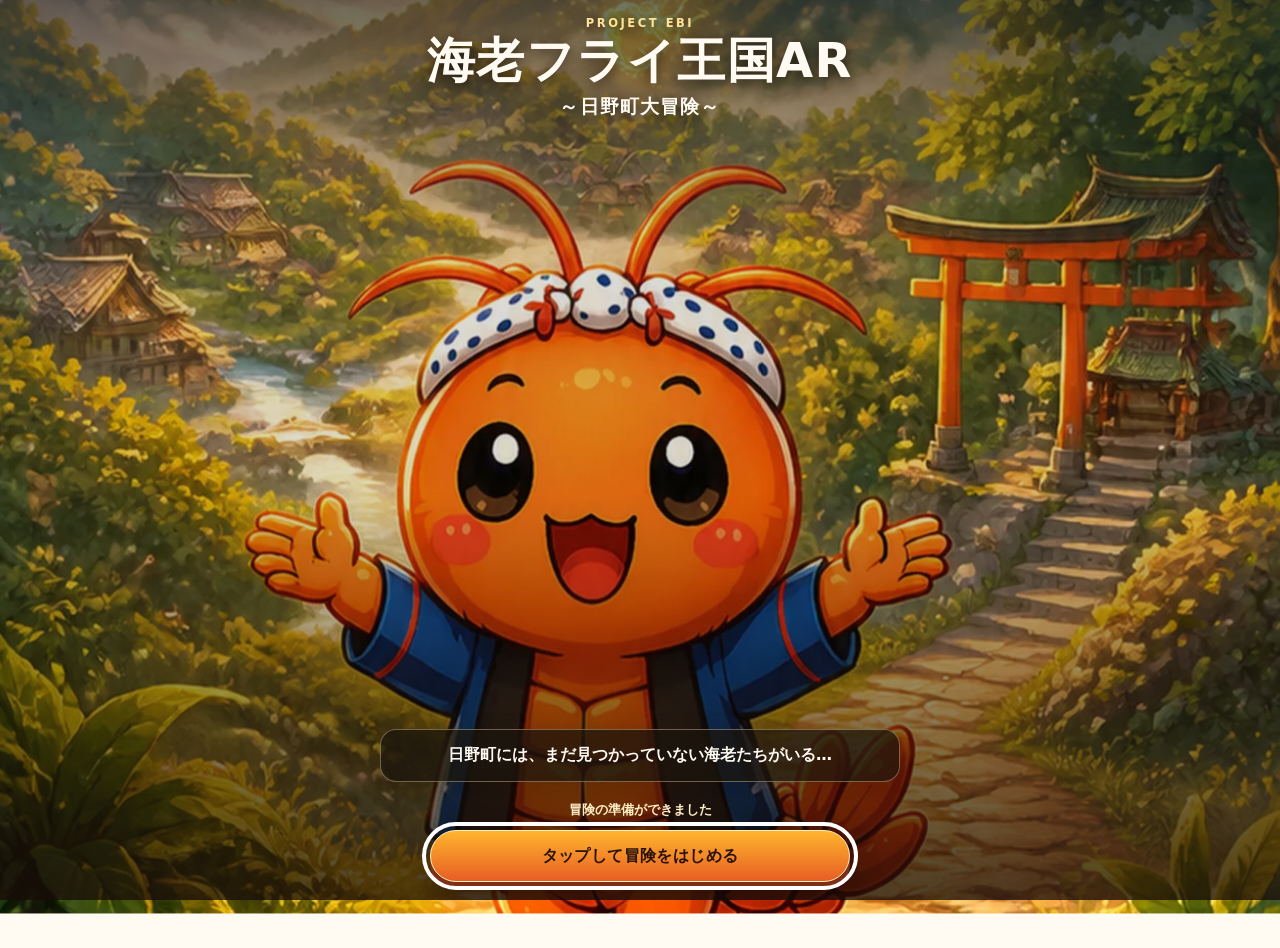
==== index.html @ 7a4a715f "Project EBI Safari audio selector cache revision diagnostic" ====
<!doctype html>
<html lang="ja">
<head>
  <meta charset="utf-8">
  <meta name="viewport" content="width=device-width, initial-scale=1, viewport-fit=cover">
  <meta name="theme-color" content="#e85d24">
  <meta name="mobile-web-app-capable" content="yes">
  <meta name="apple-mobile-web-app-capable" content="yes">
  <meta name="apple-mobile-web-app-status-bar-style" content="default">
  <meta name="apple-mobile-web-app-title" content="海老フライ王国AR">
  <link rel="manifest" href="./manifest.webmanifest">
  <link rel="apple-touch-icon" href="./images/icons/apple-touch-icon.png">
  <title>海老フライ王国AR ～日野町大冒険～</title>
  <link rel="stylesheet" href="style.css">
  <link rel="stylesheet" href="opening.css">
</head>
<body>
  <main id="app" aria-live="polite"><p>海老フライ王国ARを起動しています…</p></main>
  <section id="opening-screen" class="opening-screen" role="dialog" aria-modal="true" aria-labelledby="opening-title" aria-describedby="opening-hint">
    <div class="opening-screen__sky" aria-hidden="true"></div>
    <img class="opening-screen__art" src="images/opening/opening-adventure.webp" alt="" aria-hidden="true" decoding="async" fetchpriority="high">
    <div class="opening-screen__content">
      <header class="opening-screen__header">
        <p class="opening-screen__kicker">Project EBI</p>
        <h1 id="opening-title">海老フライ王国AR</h1>
        <p>～日野町大冒険～</p>
      </header>
      <div class="opening-screen__visual" data-opening-art-slot>
        <span class="opening-screen__sun" aria-hidden="true"></span>
        <span class="opening-screen__hill opening-screen__hill--far" aria-hidden="true"></span>
        <span class="opening-screen__hill opening-screen__hill--near" aria-hidden="true"></span>
        <img class="opening-screen__hero" src="images/characters/ebi-maru.webp" alt="冒険へ出発するエビ丸" decoding="async" fetchpriority="high">
      </div>
      <p id="opening-hint" class="opening-screen__hint">日野町には、まだ見つかっていない海老たちがいる…</p>
      <div class="opening-screen__footer">
        <p id="opening-status" class="opening-screen__status" role="status" aria-live="polite">冒険の準備中…</p>
        <span class="opening-screen__loader" aria-hidden="true"></span>
        <button id="opening-start" class="opening-screen__cta" type="button" disabled>タップして冒険をはじめる</button>
      </div>
    </div>
  </section>
  <script src="js/config.js"></script>
  <script src="js/spots.js"></script>
  <script src="js/character.js"></script>
  <script src="js/blink.js"></script>
  <script src="js/idle.js"></script>
  <script src="js/photo.js"></script>
  <script src="js/gps.js"></script>
  <script src="js/game.js"></script>
  <script src="js/achievement.js"></script>
  <script src="js/quest.js"></script>
  <script src="js/story.js"></script>
  <script src="js/ending.js"></script>
  <script src="js/save.js?rev=audio-system"></script>
  <script src="js/sound.js?rev=safari-audio-selector-diagnostic"></script>
  <script src="js/effect.js"></script>
  <script src="js/ui.js?rev=coupon-collection-progress-final"></script>
  <script src="js/opening.js?rev=safari-audio-selector-diagnostic"></script>
  <script src="js/ar.js?rev=audio-1"></script>
  <script>
    window.addEventListener('DOMContentLoaded', function () {
      var saved = null;
      var deferredSystemsInitialized = false;
      function initializeDeferredSystems() {
        if (deferredSystemsInitialized) return;
        deferredSystemsInitialized = true;
        EbiAR.Story.initialize(saved && saved.story);
        EbiAR.Ending.initialize(saved && saved.ending);
        EbiAR.ui.showScreen('title');
      }
      try { saved = EbiAR.save.loadGame(); } catch (error) { console.warn('セーブデータを読み込めませんでした。', error); }
      EbiAR.game.initialize(saved ? {
        character: saved.player,
        collectedSpotIds: saved.game.collectedSpotIds,
        startedAt: saved.game.startedAt
      } : undefined);
      EbiAR.game.connectSystems();
      EbiAR.ui.init();
      EbiAR.events.on('ui:start-requested', function () {
        EbiAR.sound.unlock();
        EbiAR.gps.start();
        EbiAR.events.emit('game:started', { started: true, startedAt: new Date().toISOString() });
      });
      EbiAR.effect.init();
      try {
        if (!EbiAR.Opening || !EbiAR.Opening.initialize({ onComplete: initializeDeferredSystems })) initializeDeferredSystems();
      } catch (error) {
        initializeDeferredSystems();
      }
    });
  </script>
  <script src="./js/pwa.js"></script>
</body>
</html>
---- style.css ----
:root { color-scheme: light; font-family: system-ui, -apple-system, "Noto Sans JP", sans-serif; background: #fff8ed; color: #282018; }
* { box-sizing: border-box; }
body { margin: 0; min-height: 100svh; }
#app { min-height: 100svh; display: grid; place-items: center; padding: 24px; text-align: center; }

/* AR画面：ノッチ・縦画面・片手操作を優先 */
.ebi-ar { position: fixed; inset: 0; z-index: 10000; overflow: hidden; color: #fff; background: #15110d; font-family: system-ui, -apple-system, "Noto Sans JP", sans-serif; }
.ebi-ar[hidden] { display: none; }
.ebi-ar video, .ar-fallback { position: absolute; inset: 0; width: 100%; height: 100%; object-fit: cover; }
.ar-fallback { background: radial-gradient(circle at 50% 34%, #ffe6a5 0 5%, transparent 25%), linear-gradient(160deg, #4f8e7e, #a8d58b 45%, #f9d58b); }
.ar-header { position: absolute; z-index: 2; top: max(16px, env(safe-area-inset-top)); left: 16px; right: 16px; display: flex; gap: 12px; align-items: center; text-shadow: 0 1px 4px #000; }
.ar-header div { display: grid; }
.ar-header span, #ar-character-rarity { font-size: .78rem; opacity: .9; }
.ar-icon-button { width: 46px; height: 46px; padding: 0; border: 1px solid #ffffff88; border-radius: 50%; background: #1a130dbb; color: #fff; font-size: 1.8rem; }
.ar-character-stage { position: absolute; z-index: 2; top: 20%; left: 50%; width: min(58vw, 320px); aspect-ratio: 1; transform: translateX(-50%); display: grid; place-items: center; outline: none; }
.ar-character-stage img { width: 100%; height: 100%; object-fit: contain; filter: drop-shadow(0 10px 15px #0009); user-select: none; -webkit-user-drag: none; }
.ar-character-fallback { width: 75%; height: 75%; display: grid; place-items: center; border-radius: 50%; font-size: clamp(5rem, 25vw, 10rem); background: #fff8; box-shadow: 0 0 36px #fff; }
.ar-character-stage.is-appearing { animation: ar-appear .42s ease-out; }
.ar-character-stage.is-capturing { animation: ar-bounce .24s ease-out; }
.ar-character-stage.is-captured { opacity: 0; transform: translateX(-50%) scale(1.8); transition: opacity .5s ease, transform .5s ease; filter: brightness(2); }
.ar-panel { position: absolute; z-index: 3; left: 12px; right: 12px; bottom: max(112px, calc(92px + env(safe-area-inset-bottom))); padding: 14px; border: 1px solid #ffffff44; border-radius: 18px; background: linear-gradient(110deg, #1d130ae8, #362113d9); backdrop-filter: blur(8px); box-shadow: 0 6px 24px #0006; }
.ar-panel > div:first-child { display: flex; justify-content: space-between; gap: 12px; align-items: baseline; }
.ar-panel p { margin: 6px 0 12px; font-size: .9rem; }
.ar-actions { display: grid; grid-template-columns: 1fr 1fr; gap: 10px; }
.ar-actions button { min-height: 54px; border: 0; border-radius: 14px; background: #e85d24; color: #fff; font-weight: 800; font-size: 1rem; }
.ar-actions .ar-secondary { background: #fff; color: #282018; }
.ar-actions button:disabled { opacity: .55; }
.ar-safety { position: absolute; z-index: 2; bottom: max(12px, env(safe-area-inset-bottom)); left: 16px; right: 16px; margin: 0; text-align: center; font-size: .72rem; line-height: 1.35; text-shadow: 0 1px 3px #000; }
.ar-error { position: absolute; z-index: 4; top: 84px; left: 16px; right: 16px; padding: 10px; border-radius: 10px; background: #4a1717e8; font-size: .86rem; }
.ar-discovery { position: absolute; z-index: 6; inset: 0; display: grid; align-content: center; justify-items: center; gap: 12px; padding: 28px; text-align: center; background: radial-gradient(circle, #e85d24ee, #241208f5 72%); }
.ar-discovery[hidden] { display: none; }
.ar-discovery h2 { margin: 0; font-size: clamp(2rem, 10vw, 3.4rem); }
.ar-discovery strong { font-size: 1.45rem; }
.ar-discovery button { width: min(100%, 340px); min-height: 58px; border: 0; border-radius: 15px; background: #fff; color: #b73e10; font-size: 1.1rem; font-weight: 800; }
.ar-discovery .ar-secondary { background: transparent; border: 1px solid #ffffff99; color: #fff; }
@keyframes ar-appear { from { opacity: 0; transform: translateX(-50%) scale(.35); } to { opacity: 1; transform: translateX(-50%) scale(1); } }
@keyframes ar-bounce { 50% { transform: translateX(-50%) scale(.88); } }

/* 待機演出：配置・背景・画像srcからtransformの責務を分離する */
.character-idle, .character-idle-float, .character-idle-sway, .character-idle-jump { width: 100%; height: 100%; display: grid; place-items: center; }
.ar-character-stage > .character-idle, .catalog-image > .character-idle { position: absolute; inset: 0; }
.character-idle-float, .character-idle-sway, .character-idle-jump { transform-origin: 50% 82%; }
.character-idle.is-idle-active > .character-idle-float { animation: character-idle-float var(--idle-float-duration,3.4s) var(--idle-float-delay,0s) ease-in-out infinite; }
.character-idle.is-idle-active.is-idle-sway-enabled > .character-idle-float > .character-idle-sway { animation: character-idle-sway var(--idle-sway-duration,4.5s) var(--idle-sway-delay,0s) ease-in-out infinite; }
.character-idle-jump.is-idle-jumping { animation: character-idle-jump var(--idle-jump-duration,500ms) ease-out 1; }
.character-idle.is-idle-paused .character-idle-float, .character-idle.is-idle-paused .character-idle-sway, .character-idle.is-idle-paused .character-idle-jump { animation: none !important; transform: none !important; }
@keyframes character-idle-float { 0%,100% { transform: translateY(var(--idle-float-up,-2px)); } 50% { transform: translateY(var(--idle-float-down,2px)); } }
@keyframes character-idle-sway { 0%,100% { transform: var(--idle-sway-left,translateX(-1px) rotate(-1deg)); } 50% { transform: var(--idle-sway-right,translateX(1px) rotate(1deg)); } }
@keyframes character-idle-jump { 0%,100% { transform: translateY(0) scaleY(1); } 45% { transform: translateY(var(--idle-jump-height,-10px)) scaleY(1); } 78% { transform: translateY(1px) scaleY(.97); } }

/* AR写真プレビュー：端末内生成した画像だけを表示し、ARカメラは背面で維持する */
.ebi-ar.is-photo-flashing::after { content: ''; position: fixed; z-index: 20; inset: 0; pointer-events: none; background: #fff; animation: photo-flash 140ms ease-out forwards; }
.is-photo-preview-open { overflow: hidden; }
.photo-preview { position: fixed; z-index: 13000; inset: 0; display: grid; place-items: center; overflow: auto; padding: max(12px,env(safe-area-inset-top)) max(12px,env(safe-area-inset-right)) max(12px,env(safe-area-inset-bottom)) max(12px,env(safe-area-inset-left)); background: #160e09e8; }
.photo-preview[hidden] { display: none; }
.photo-preview-panel { width: min(100%,560px); max-height: calc(100svh - 24px); overflow: auto; border-radius: 20px; background: #fffaf2; color: #271a12; box-shadow: 0 20px 70px #000a; }
.photo-preview-panel header { display: flex; align-items: center; justify-content: space-between; gap: 12px; padding: 12px 14px; }
.photo-preview-panel h2 { margin: 0; font-size: 1.05rem; }
.photo-preview-close { flex: 0 0 46px; width: 46px; min-height: 46px; padding: 0; border-radius: 50%; font-size: 1.5rem; }
.photo-preview-image-wrap { display: grid; place-items: center; width: 100%; padding: 0 12px; }
.photo-preview-image-wrap img { display: block; width: min(100%,432px); max-height: calc(100svh - 250px); aspect-ratio: 4/5; object-fit: contain; border-radius: 12px; background: #1b120b; }
.photo-preview-status { min-height: 2.8em; margin: 8px 16px; color: #675247; font-size: .88rem; }
.photo-preview-status.is-error { color: #a82920; }
.photo-preview-actions { display: grid; grid-template-columns: repeat(2,minmax(0,1fr)); gap: 10px; padding: 0 16px 16px; }
.photo-preview-actions button { min-height: 48px; border: 0; border-radius: 13px; background: #e85d24; color: #fff; font: inherit; font-weight: 800; touch-action: manipulation; }
.photo-preview-actions .photo-secondary { border: 1px solid #d8c4b5; background: #fff; color: #49382d; }
.photo-preview button:focus-visible { outline: 3px solid #ffb703; outline-offset: 2px; }
@keyframes photo-flash { from { opacity: .9; } to { opacity: 0; } }
@media (min-width: 700px) { .ar-panel { left: 50%; right: auto; width: min(520px, calc(100vw - 32px)); transform: translateX(-50%); } }
@media (prefers-reduced-motion: reduce) { .ar-character-stage, .ar-character-stage.is-appearing, .ar-character-stage.is-capturing, .character-idle-float, .character-idle-sway, .character-idle-jump, .ebi-ar.is-photo-flashing::after { animation: none !important; transform: none !important; } }
---- opening.css ----
/* Project EBI Opening Adventure Screen - local release candidate */
body.is-opening-visible { overflow: hidden; }

.opening-screen {
  position: fixed;
  z-index: 14000;
  inset: 0;
  width: 100%;
  min-height: 100vh;
  min-height: 100svh;
  min-height: 100dvh;
  overflow: auto;
  padding: max(16px, env(safe-area-inset-top)) max(14px, env(safe-area-inset-right)) max(18px, env(safe-area-inset-bottom)) max(14px, env(safe-area-inset-left));
  background: linear-gradient(180deg, #173d52 0%, #367b82 37%, #f3aa54 72%, #5a2819 100%);
  color: #fffaf2;
  font-family: system-ui, -apple-system, "Noto Sans JP", sans-serif;
  opacity: 1;
  transition: opacity 650ms ease, filter 650ms ease;
  isolation: isolate;
}

.opening-screen[hidden] { display: none; }
.opening-screen.is-exiting { opacity: 0; filter: brightness(1.12); pointer-events: none; }

.opening-screen::before {
  content: "";
  position: fixed;
  z-index: -1;
  inset: 0;
  pointer-events: none;
  background: linear-gradient(180deg, #0c1b2a99 0%, #12202b24 27%, #160d0824 55%, #180c08c4 100%);
}

.opening-screen__art {
  position: fixed;
  z-index: -2;
  inset: 0;
  width: 100%;
  height: 100%;
  object-fit: cover;
  object-position: center center;
  opacity: 0;
  transform: scale(1);
  transition: opacity 240ms ease;
}

.opening-screen.has-opening-art .opening-screen__art {
  opacity: 1;
  animation: opening-art-zoom 12s ease-out both;
}

.opening-screen.has-opening-art .opening-screen__sky,
.opening-screen.has-opening-art .opening-screen__sun,
.opening-screen.has-opening-art .opening-screen__hill,
.opening-screen.has-opening-art .opening-screen__hero { opacity: 0; visibility: hidden; }

.opening-screen__sky {
  position: fixed;
  z-index: -2;
  inset: 0;
  overflow: hidden;
  background:
    radial-gradient(circle at 18% 17%, #fff8d8 0 2px, transparent 3px),
    radial-gradient(circle at 79% 25%, #fff8d8 0 2px, transparent 3px),
    radial-gradient(circle at 66% 11%, #fff8d8aa 0 1px, transparent 2px),
    linear-gradient(155deg, transparent 40%, #ffd77b28 40% 42%, transparent 42%);
}

.opening-screen__sky::after {
  content: "";
  position: absolute;
  inset: auto -12% -15% -12%;
  height: 42%;
  border-radius: 50% 50% 0 0;
  background: linear-gradient(165deg, #4f6f3d, #183827 65%);
  box-shadow: 0 -18px 60px #f6c46a40;
}

.opening-screen__content {
  width: min(100%, 520px);
  min-height: calc(100dvh - max(34px, env(safe-area-inset-top) + env(safe-area-inset-bottom)));
  margin: 0 auto;
  display: grid;
  grid-template-rows: auto minmax(210px, 1fr) auto auto;
  align-items: center;
  gap: clamp(10px, 2.2vh, 20px);
  text-align: center;
}

.opening-screen__header { text-shadow: 0 3px 14px #16100bd9; }
.opening-screen__kicker { margin: 0 0 4px; color: #ffe39b; font-size: .72rem; font-weight: 900; letter-spacing: .22em; text-transform: uppercase; }
.opening-screen__header h1 { margin: 0; font-size: clamp(1.75rem, 8vw, 3rem); line-height: 1.1; letter-spacing: .03em; }
.opening-screen__header > p:last-child { margin: 7px 0 0; font-size: clamp(.92rem, 4vw, 1.2rem); font-weight: 800; letter-spacing: .06em; }

.opening-screen__visual {
  position: relative;
  align-self: stretch;
  min-height: 210px;
  max-height: 48svh;
  overflow: hidden;
  display: grid;
  place-items: end center;
  border: 1px solid #ffe5a74d;
  border-radius: clamp(22px, 7vw, 42px);
  background: radial-gradient(circle at 50% 35%, #ffefaecf 0 7%, #f49c4a66 28%, #173d5233 60%), linear-gradient(180deg, #ffffff0f, #2d170b66);
  box-shadow: inset 0 0 50px #fff2c11a, 0 16px 45px #120c0a52;
}

.opening-screen.has-opening-art .opening-screen__visual {
  border-color: transparent;
  background: transparent;
  box-shadow: none;
}

.opening-screen__sun { position: absolute; top: 9%; left: 50%; width: min(28vw, 132px); aspect-ratio: 1; transform: translateX(-50%); border-radius: 50%; background: #fff0a7; box-shadow: 0 0 45px #ffd36e; }
.opening-screen__hill { position: absolute; left: -12%; right: -12%; bottom: -8%; height: 47%; border-radius: 50% 50% 0 0; transform: rotate(-2deg); }
.opening-screen__hill--far { bottom: 5%; background: #638459; opacity: .85; }
.opening-screen__hill--near { background: #234a34; transform: rotate(3deg); }
.opening-screen__hero { position: relative; z-index: 2; display: block; width: min(78%, 370px); max-height: 100%; object-fit: contain; object-position: center bottom; filter: drop-shadow(0 14px 16px #130a0866); animation: opening-float 3.2s ease-in-out infinite; }
.opening-screen.has-visual-fallback .opening-screen__visual::after { content: "🦐"; position: relative; z-index: 2; align-self: center; font-size: clamp(5rem, 27vw, 9rem); filter: drop-shadow(0 12px 16px #130a0866); }

.opening-screen__hint {
  min-height: 3.3em;
  margin: 0;
  padding: 12px 16px;
  border: 1px solid #ffe7b65c;
  border-radius: 16px;
  background: #1c150dbd;
  box-shadow: 0 8px 24px #0d08062f;
  font-size: clamp(.86rem, 3.7vw, 1rem);
  font-weight: 700;
  line-height: 1.6;
}

.opening-screen__footer { display: grid; justify-items: center; gap: 9px; }
.opening-screen__status { min-height: 1.5em; margin: 0; color: #fff0c7; font-size: .82rem; font-weight: 700; }
.opening-screen__loader { width: 28px; height: 28px; border: 3px solid #fff6; border-top-color: #fff; border-radius: 50%; animation: opening-spin .75s linear infinite; }
.opening-screen__loader[hidden] { display: none; }
.opening-screen__cta { width: min(100%, 420px); min-height: 52px; padding: 12px 20px; border: 1px solid #fff1bb; border-radius: 999px; background: linear-gradient(180deg, #ffb52e, #e85d24); color: #281306; box-shadow: 0 8px 0 #7e2f16, 0 14px 30px #1509077d; font: inherit; font-weight: 900; letter-spacing: .025em; touch-action: manipulation; cursor: pointer; }
.opening-screen__cta:disabled { background: #6b5a4d; color: #eee3d9; box-shadow: 0 4px 0 #372b24; cursor: wait; opacity: .85; }
.opening-screen__cta:not(:disabled):active { transform: translateY(4px); box-shadow: 0 4px 0 #7e2f16, 0 8px 18px #1509077d; }
.opening-screen__cta:focus-visible { outline: 4px solid #fff; outline-offset: 4px; }

@keyframes opening-float { 0%, 100% { transform: translateY(0) rotate(-1deg); } 50% { transform: translateY(-8px) rotate(1deg); } }
@keyframes opening-spin { to { transform: rotate(360deg); } }
@keyframes opening-art-zoom { from { transform: scale(1); } to { transform: scale(1.03); } }

@media (max-height: 650px) {
  .opening-screen__content { grid-template-rows: auto minmax(180px, 1fr) auto auto; gap: 8px; }
  .opening-screen__visual { min-height: 180px; }
  .opening-screen__hint { min-height: 0; padding: 8px 12px; line-height: 1.4; }
  .opening-screen__header h1 { font-size: clamp(1.55rem, 7vw, 2.2rem); }
}

@media (prefers-reduced-motion: reduce) {
  .opening-screen { transition-duration: 100ms; }
  .opening-screen__art, .opening-screen__hero, .opening-screen__loader { animation: none; transition: none; }
}
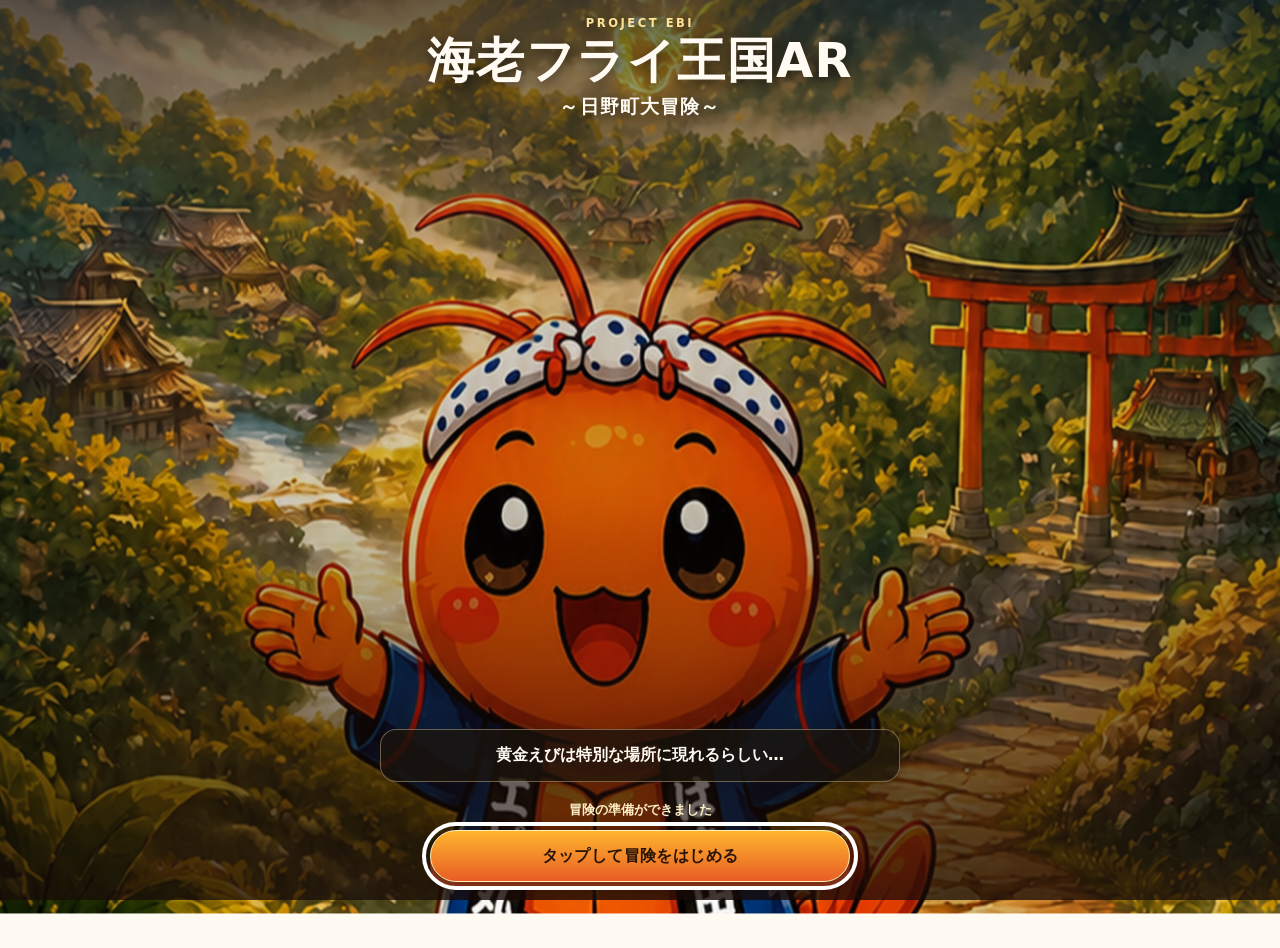
==== commit 0996a6d0: "Project EBI Opening Display finalized" ====
--- a/index.html
+++ b/index.html
@@ -17,8 +17,7 @@
 <body>
   <main id="app" aria-live="polite"><p>海老フライ王国ARを起動しています…</p></main>
   <section id="opening-screen" class="opening-screen" role="dialog" aria-modal="true" aria-labelledby="opening-title" aria-describedby="opening-hint">
-    <div class="opening-screen__sky" aria-hidden="true"></div>
-    <img class="opening-screen__art" src="images/opening/opening-adventure.webp" alt="" aria-hidden="true" decoding="async" fetchpriority="high">
+    <img class="opening-screen__art" src="images/opening/opening-adventure.webp?rev=happi-text-569787b" alt="" aria-hidden="true" decoding="async" fetchpriority="high" style="opacity:1">
     <div class="opening-screen__content">
       <header class="opening-screen__header">
         <p class="opening-screen__kicker">Project EBI</p>
@@ -26,10 +25,7 @@
         <p>～日野町大冒険～</p>
       </header>
       <div class="opening-screen__visual" data-opening-art-slot>
-        <span class="opening-screen__sun" aria-hidden="true"></span>
-        <span class="opening-screen__hill opening-screen__hill--far" aria-hidden="true"></span>
-        <span class="opening-screen__hill opening-screen__hill--near" aria-hidden="true"></span>
-        <img class="opening-screen__hero" src="images/characters/ebi-maru.webp" alt="冒険へ出発するエビ丸" decoding="async" fetchpriority="high">
+        <img class="opening-screen__hero" src="images/characters/ebi-maru.webp" alt="冒険へ出発するエビ丸" decoding="async" fetchpriority="high" style="display:none">
       </div>
       <p id="opening-hint" class="opening-screen__hint">日野町には、まだ見つかっていない海老たちがいる…</p>
       <div class="opening-screen__footer">
@@ -90,5 +86,15 @@
     });
   </script>
   <script src="./js/pwa.js"></script>
+  <script>
+    (function () {
+      try {
+        if (new URLSearchParams(window.location.search).get('swDiag') !== '1') return;
+        var script = document.createElement('script');
+        script.src = './js/sw-diagnostic.js?rev=safari-sw-range-diagnostic-2';
+        document.head.appendChild(script);
+      } catch (error) { /* 診断機能はゲーム起動を妨げない。 */ }
+    }());
+  </script>
 </body>
 </html>
--- a/opening.css
+++ b/opening.css
@@ -11,7 +11,7 @@
   min-height: 100dvh;
   overflow: auto;
   padding: max(16px, env(safe-area-inset-top)) max(14px, env(safe-area-inset-right)) max(18px, env(safe-area-inset-bottom)) max(14px, env(safe-area-inset-left));
-  background: linear-gradient(180deg, #173d52 0%, #367b82 37%, #f3aa54 72%, #5a2819 100%);
+  background: transparent;
   color: #fffaf2;
   font-family: system-ui, -apple-system, "Noto Sans JP", sans-serif;
   opacity: 1;
@@ -39,7 +39,7 @@
   height: 100%;
   object-fit: cover;
   object-position: center center;
-  opacity: 0;
+  opacity: 1;
   transform: scale(1);
   transition: opacity 240ms ease;
 }
@@ -49,32 +49,7 @@
   animation: opening-art-zoom 12s ease-out both;
 }
 
-.opening-screen.has-opening-art .opening-screen__sky,
-.opening-screen.has-opening-art .opening-screen__sun,
-.opening-screen.has-opening-art .opening-screen__hill,
 .opening-screen.has-opening-art .opening-screen__hero { opacity: 0; visibility: hidden; }
-
-.opening-screen__sky {
-  position: fixed;
-  z-index: -2;
-  inset: 0;
-  overflow: hidden;
-  background:
-    radial-gradient(circle at 18% 17%, #fff8d8 0 2px, transparent 3px),
-    radial-gradient(circle at 79% 25%, #fff8d8 0 2px, transparent 3px),
-    radial-gradient(circle at 66% 11%, #fff8d8aa 0 1px, transparent 2px),
-    linear-gradient(155deg, transparent 40%, #ffd77b28 40% 42%, transparent 42%);
-}
-
-.opening-screen__sky::after {
-  content: "";
-  position: absolute;
-  inset: auto -12% -15% -12%;
-  height: 42%;
-  border-radius: 50% 50% 0 0;
-  background: linear-gradient(165deg, #4f6f3d, #183827 65%);
-  box-shadow: 0 -18px 60px #f6c46a40;
-}
 
 .opening-screen__content {
   width: min(100%, 520px);
@@ -100,22 +75,8 @@
   overflow: hidden;
   display: grid;
   place-items: end center;
-  border: 1px solid #ffe5a74d;
   border-radius: clamp(22px, 7vw, 42px);
-  background: radial-gradient(circle at 50% 35%, #ffefaecf 0 7%, #f49c4a66 28%, #173d5233 60%), linear-gradient(180deg, #ffffff0f, #2d170b66);
-  box-shadow: inset 0 0 50px #fff2c11a, 0 16px 45px #120c0a52;
 }
-
-.opening-screen.has-opening-art .opening-screen__visual {
-  border-color: transparent;
-  background: transparent;
-  box-shadow: none;
-}
-
-.opening-screen__sun { position: absolute; top: 9%; left: 50%; width: min(28vw, 132px); aspect-ratio: 1; transform: translateX(-50%); border-radius: 50%; background: #fff0a7; box-shadow: 0 0 45px #ffd36e; }
-.opening-screen__hill { position: absolute; left: -12%; right: -12%; bottom: -8%; height: 47%; border-radius: 50% 50% 0 0; transform: rotate(-2deg); }
-.opening-screen__hill--far { bottom: 5%; background: #638459; opacity: .85; }
-.opening-screen__hill--near { background: #234a34; transform: rotate(3deg); }
 .opening-screen__hero { position: relative; z-index: 2; display: block; width: min(78%, 370px); max-height: 100%; object-fit: contain; object-position: center bottom; filter: drop-shadow(0 14px 16px #130a0866); animation: opening-float 3.2s ease-in-out infinite; }
 .opening-screen.has-visual-fallback .opening-screen__visual::after { content: "🦐"; position: relative; z-index: 2; align-self: center; font-size: clamp(5rem, 27vw, 9rem); filter: drop-shadow(0 12px 16px #130a0866); }
 
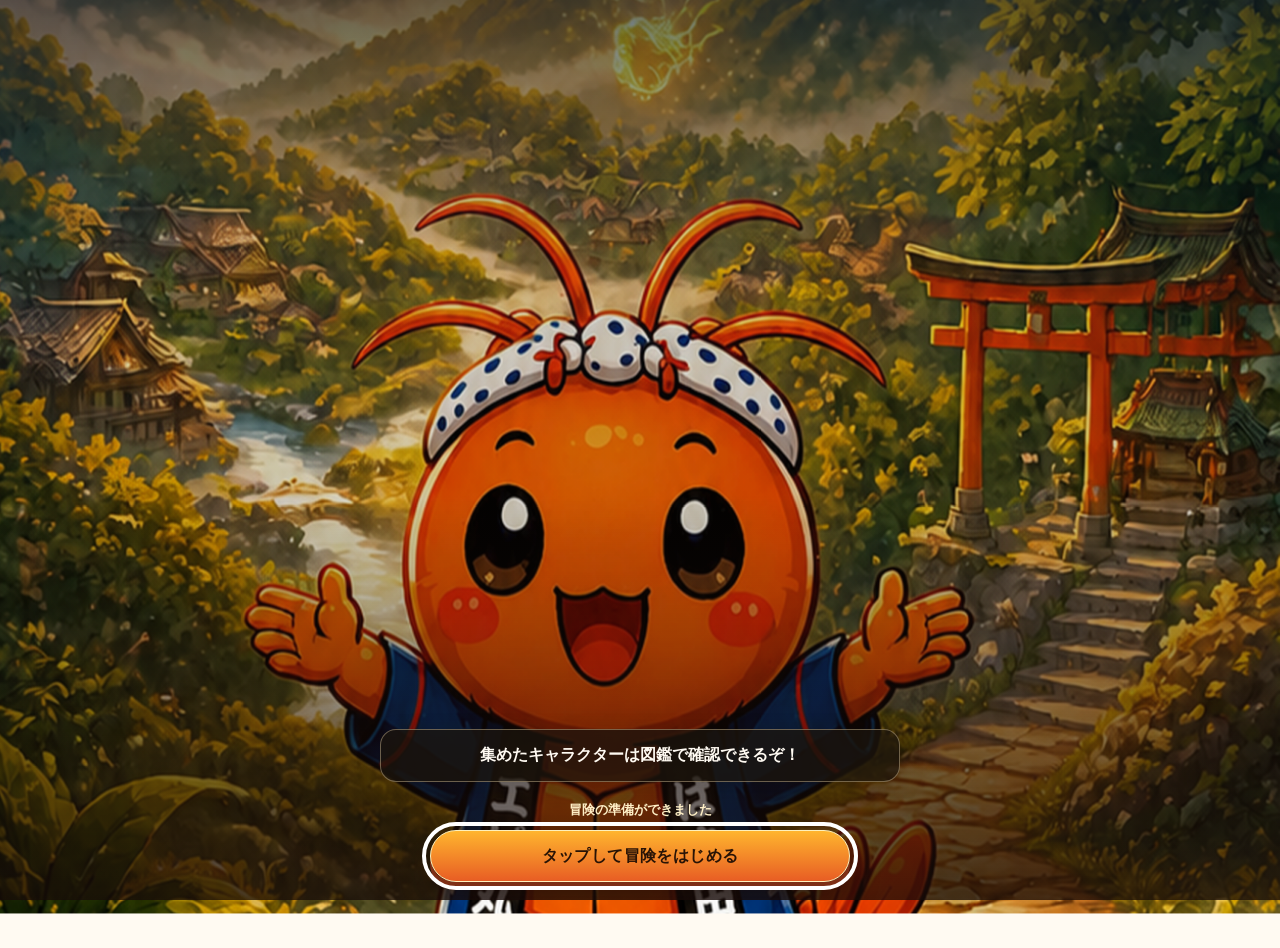
==== commit e107fe96: "Fix duplicate opening titles and refresh stylesheet cache" ====
--- a/index.html
+++ b/index.html
@@ -12,7 +12,7 @@
   <link rel="apple-touch-icon" href="./images/icons/apple-touch-icon.png">
   <title>海老フライ王国AR ～日野町大冒険～</title>
   <link rel="stylesheet" href="style.css">
-  <link rel="stylesheet" href="opening.css">
+  <link rel="stylesheet" href="opening.css?rev=opening-title-hidden-20260909">
 </head>
 <body>
   <main id="app" aria-live="polite"><p>海老フライ王国ARを起動しています…</p></main>
--- a/opening.css
+++ b/opening.css
@@ -62,7 +62,7 @@
   text-align: center;
 }
 
-.opening-screen__header { text-shadow: 0 3px 14px #16100bd9; }
+.opening-screen__header { visibility: hidden; text-shadow: 0 3px 14px #16100bd9; }
 .opening-screen__kicker { margin: 0 0 4px; color: #ffe39b; font-size: .72rem; font-weight: 900; letter-spacing: .22em; text-transform: uppercase; }
 .opening-screen__header h1 { margin: 0; font-size: clamp(1.75rem, 8vw, 3rem); line-height: 1.1; letter-spacing: .03em; }
 .opening-screen__header > p:last-child { margin: 7px 0 0; font-size: clamp(.92rem, 4vw, 1.2rem); font-weight: 800; letter-spacing: .06em; }
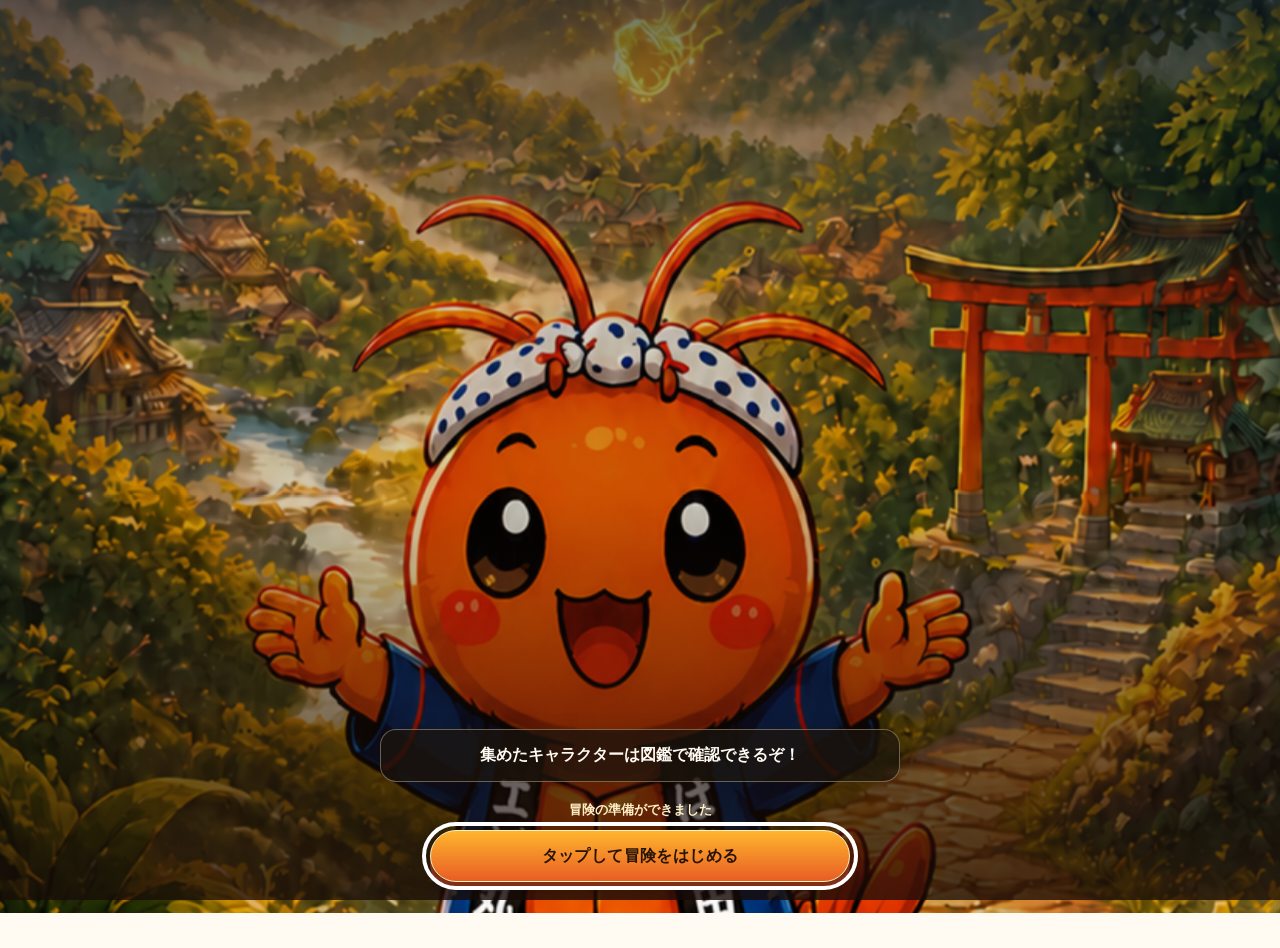
==== commit 98100666: "Adopt opening artwork with live hints and a single start button" ====
--- a/index.html
+++ b/index.html
@@ -12,14 +12,14 @@
   <link rel="apple-touch-icon" href="./images/icons/apple-touch-icon.png">
   <title>海老フライ王国AR ～日野町大冒険～</title>
   <link rel="stylesheet" href="style.css">
-  <link rel="stylesheet" href="opening.css?rev=opening-title-hidden-20260909">
+  <link rel="stylesheet" href="opening.css?rev=opening-live-hints-20260909">
 </head>
 <body>
   <main id="app" aria-live="polite"><p>海老フライ王国ARを起動しています…</p></main>
   <section id="opening-screen" class="opening-screen" role="dialog" aria-modal="true" aria-labelledby="opening-title" aria-describedby="opening-hint">
-    <img class="opening-screen__art" src="images/opening/opening-adventure.webp?rev=happi-text-569787b" alt="" aria-hidden="true" decoding="async" fetchpriority="high" style="opacity:1">
+    <img class="opening-screen__art" src="images/opening/opening-adventure-live-hints.png" alt="" aria-hidden="true" decoding="async" fetchpriority="high" style="opacity:1">
     <div class="opening-screen__content">
-      <header class="opening-screen__header">
+      <header class="opening-screen__header" style="visibility:hidden">
         <p class="opening-screen__kicker">Project EBI</p>
         <h1 id="opening-title">海老フライ王国AR</h1>
         <p>～日野町大冒険～</p>
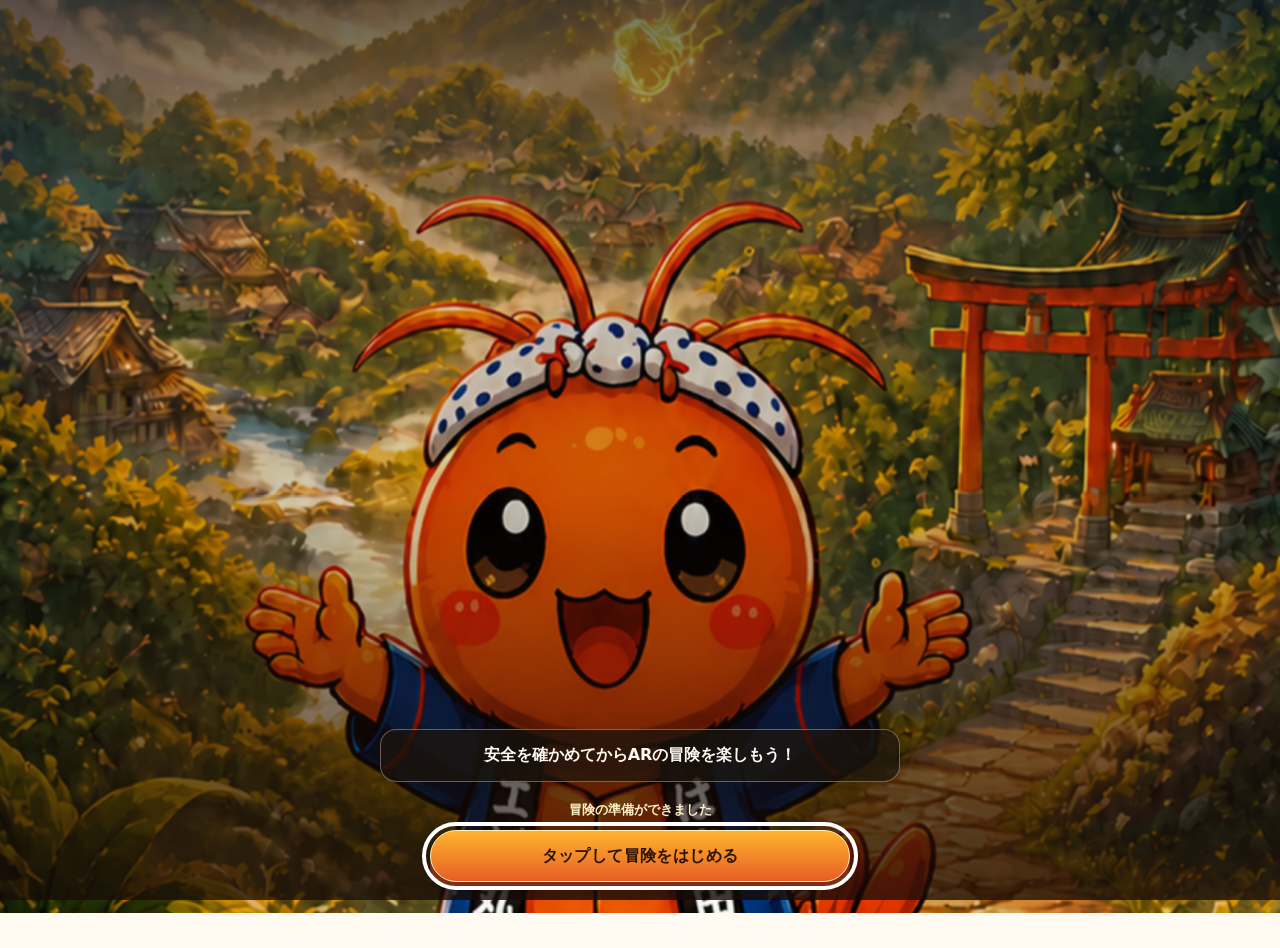
==== commit 783a6116: "Add Hamada collection rewards and Ujisato festival event" ====
--- a/index.html
+++ b/index.html
@@ -36,23 +36,23 @@
     </div>
   </section>
   <script src="js/config.js"></script>
-  <script src="js/spots.js"></script>
-  <script src="js/character.js"></script>
+  <script src="js/spots.js?rev=hamada-rewards-20260917"></script>
+  <script src="js/character.js?rev=hamada-rewards-20260917"></script>
   <script src="js/blink.js"></script>
   <script src="js/idle.js"></script>
-  <script src="js/photo.js"></script>
-  <script src="js/gps.js"></script>
-  <script src="js/game.js"></script>
+  <script src="js/photo.js?rev=photo-save-ios-share-20260914-3"></script>
+  <script src="js/gps.js?rev=hamada-rewards-20260917"></script>
+  <script src="js/game.js?rev=hamada-rewards-20260917"></script>
   <script src="js/achievement.js"></script>
   <script src="js/quest.js"></script>
   <script src="js/story.js"></script>
   <script src="js/ending.js"></script>
-  <script src="js/save.js?rev=audio-system"></script>
+  <script src="js/save.js?rev=hamada-rewards-20260917"></script>
   <script src="js/sound.js?rev=safari-audio-selector-diagnostic"></script>
   <script src="js/effect.js"></script>
-  <script src="js/ui.js?rev=coupon-collection-progress-final"></script>
+  <script src="js/ui.js?rev=hamada-rewards-20260917"></script>
   <script src="js/opening.js?rev=safari-audio-selector-diagnostic"></script>
-  <script src="js/ar.js?rev=audio-1"></script>
+  <script src="js/ar.js?rev=hamada-rewards-20260917"></script>
   <script>
     window.addEventListener('DOMContentLoaded', function () {
       var saved = null;
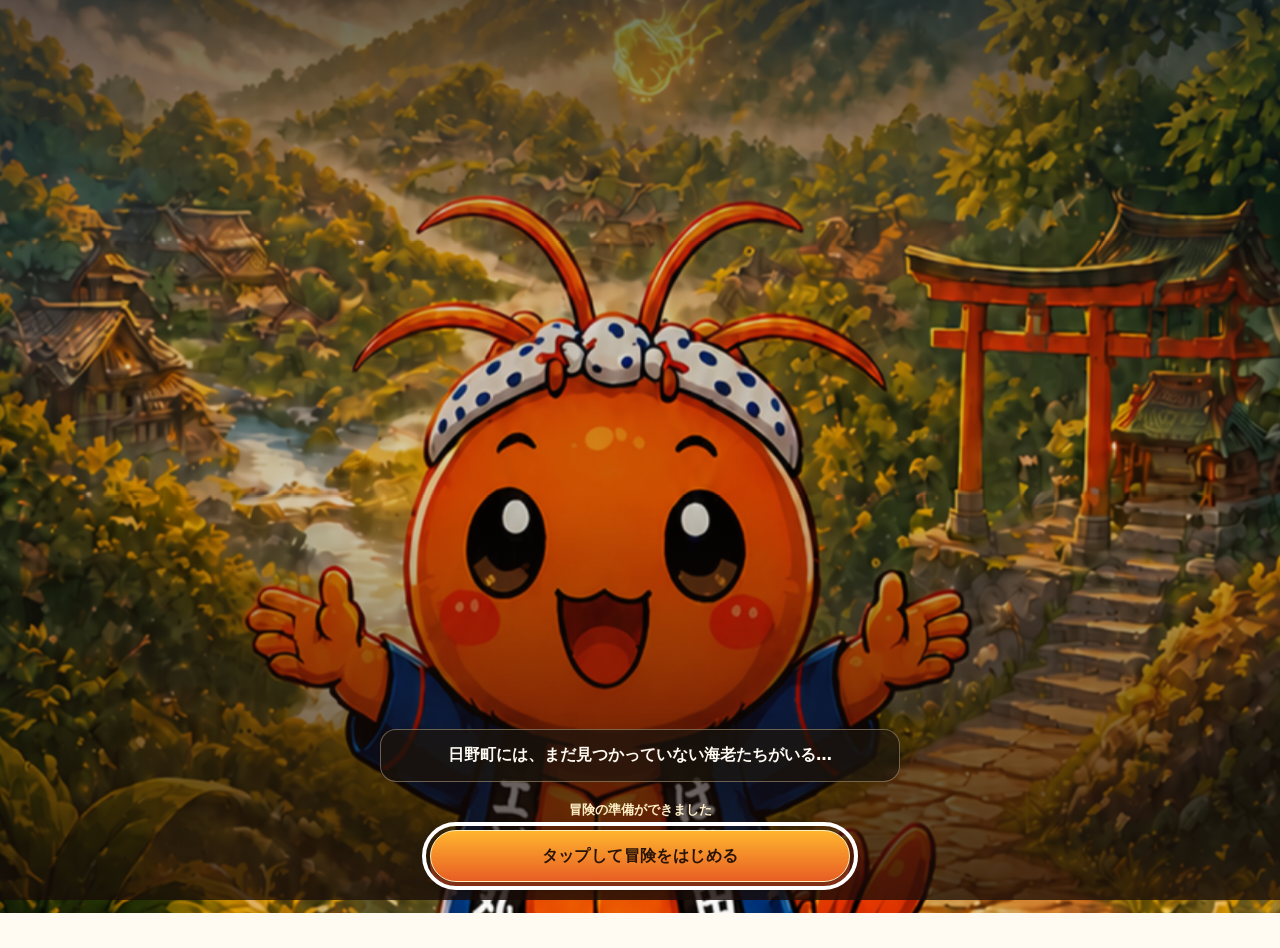
==== commit a26863c8: "Hide legacy coupons from store rewards screen" ====
--- a/index.html
+++ b/index.html
@@ -50,7 +50,7 @@
   <script src="js/save.js?rev=hamada-rewards-20260917"></script>
   <script src="js/sound.js?rev=safari-audio-selector-diagnostic"></script>
   <script src="js/effect.js"></script>
-  <script src="js/ui.js?rev=hamada-rewards-20260917"></script>
+  <script src="js/ui.js?rev=store-coupons-20260920"></script>
   <script src="js/opening.js?rev=safari-audio-selector-diagnostic"></script>
   <script src="js/ar.js?rev=hamada-rewards-20260917"></script>
   <script>
